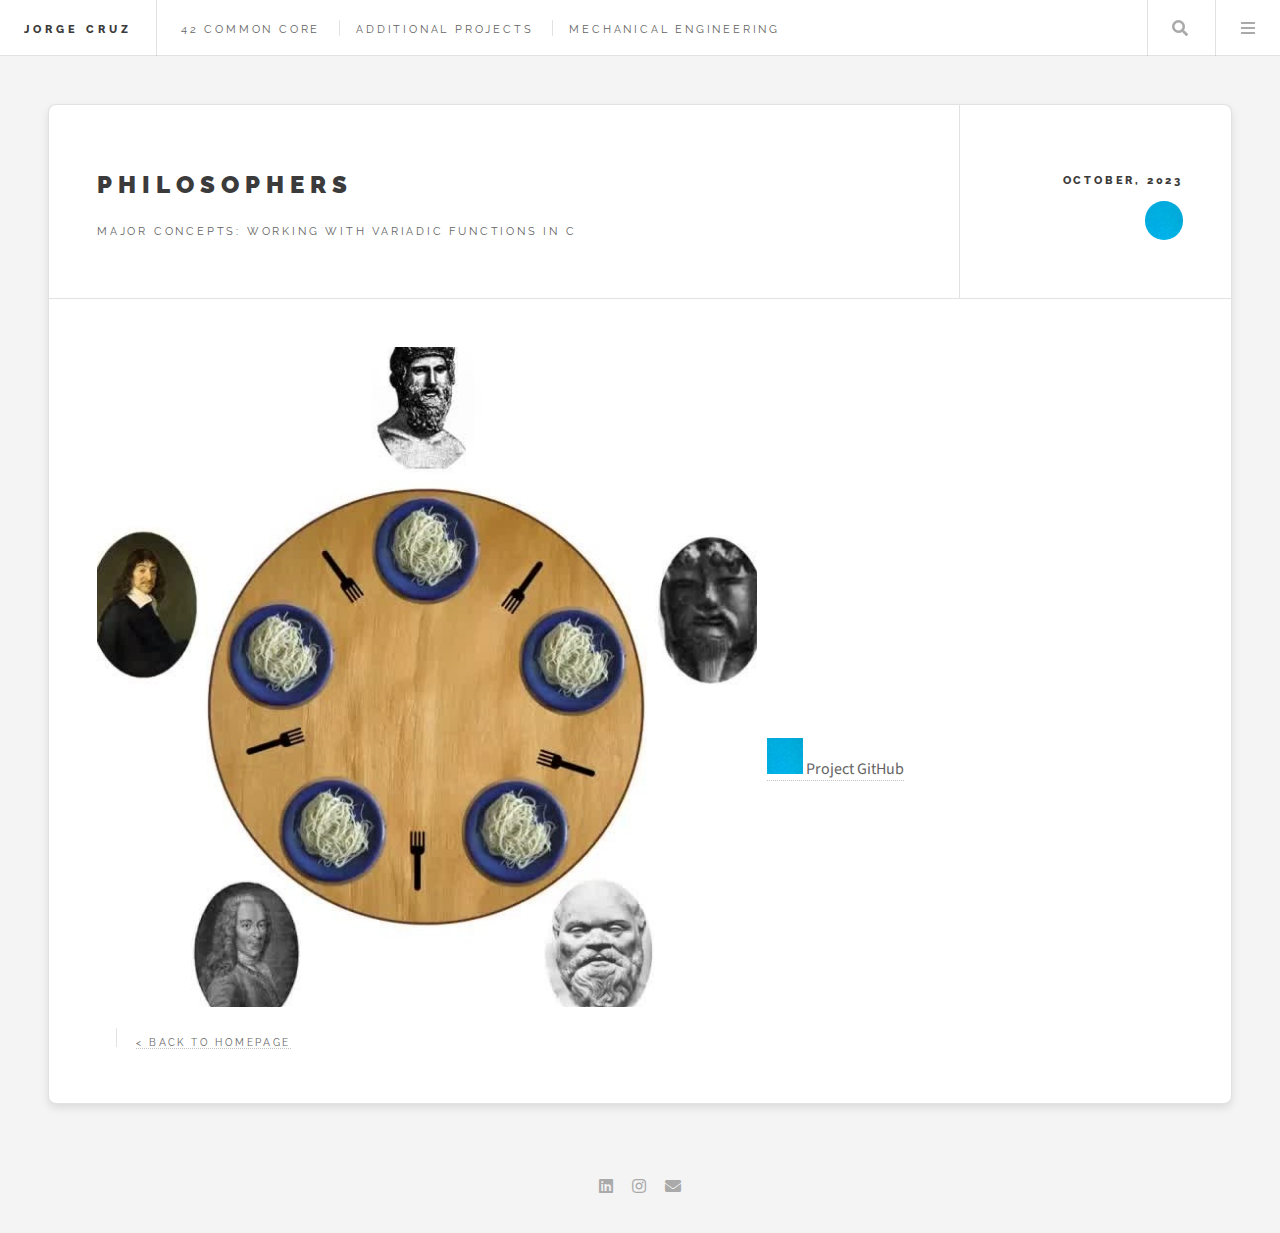
==== 42ftprintf.html @ a71a9102 "all" ====
<!DOCTYPE HTML>
<html>
	<head>
		<title>Jorge Cruz Portfolio</title>
		<meta charset="utf-8" />
		<meta name="viewport" content="width=device-width, initial-scale=1, user-scalable=no" />
		<link rel="stylesheet" href="assets/css/main.css" />
	</head>
	<body class="single is-preload">

		<!-- Wrapper -->
			<div id="wrapper">

				<!-- Header -->
					<header id="header">
						<h1><a href="index.html">Jorge Cruz</a></h1>
						<nav class="links">
							<ul>
								<li><a href="middle-42.html">42 Common Core</a></li>
								<li><a href="middle-side.html">Additional Projects</a></li>
								<li><a href="middle-mec.html">Mechanical Engineering</a></li>
							</ul>
						</nav>
						<nav class="main">
							<ul>
								<li class="search">
									<a class="fa-search" href="#search">Search</a>
									<form id="search" method="get" action="#">
										<input type="text" name="query" placeholder="Search" />
									</form>
								</li>
								<li class="menu">
									<a class="fa-bars" href="#menu">Menu</a>
								</li>
							</ul>
						</nav>
					</header>

						<!-- Post -->
							<article class="post">
								<header>
									<div class="title">
										<h2><a href="https://github.com/mjorgecruz/42_ft_printf">Philosophers</a></h2>
										<p>Major concepts: working with variadic functions in C</p>
									</div>
									<div class="meta">
										<time class="published" datetime="2015-11-01">October, 2023</time>
										<a href="#" class="author"><img src="images/avatar-blue.jpg" alt="" /></a>
									</div>
								</header>
								<div class="side-by-side">		
									<div class="image featured">
										<img src="images/Dining_Philosophers.jpg" alt="" />
									</div>
									<div>
										<p></br></br></br></br></br></br></p>
										<p><a href="https://github.com/mjorgecruz/42_ft_printf"><img src="images/avatar-blue.jpg" /> Project GitHub</a></p>
									</div>
								</div>
									<footer>
										<ul class="stats">
											<p></p>
											<li><a href="index.html"> </br> < Back to homepage </a></li>
										</ul>
									</footer>
							</article>
					</div>

				<!-- Footer -->
					<section id="footer">
						<ul class="icons">
							<li><a href="#" class="icon brands fa-linkedin"><span class="label">LinkedIn</span></a></li>
							<li><a href="#" class="icon brands fa-instagram"><span class="label">Instagram</span></a></li>
							<li><a href="#" class="icon solid fa-envelope"><span class="label">Email</span></a></li>
						</ul>
					</section>

			</div>

		<!-- Scripts -->
			<script src="assets/js/jquery.min.js"></script>
			<script src="assets/js/browser.min.js"></script>
			<script src="assets/js/breakpoints.min.js"></script>
			<script src="assets/js/util.js"></script>
			<script src="assets/js/main.js"></script>

	</body>
</html>
---- assets/css/main.css ----
@import url(fontawesome-all.min.css);
@import url("https://fonts.googleapis.com/css?family=Source+Sans+Pro:400,700|Raleway:400,800,900");

/*
	Future Imperfect by HTML5 UP
	html5up.net | @ajlkn
	Free for personal and commercial use under the CCA 3.0 license (html5up.net/license)
*/

html, body, div, span, applet, object,
iframe, h1, h2, h3, h4, h5, h6, p, blockquote,
pre, a, abbr, acronym, address, big, cite,
code, del, dfn, em, img, ins, kbd, q, s, samp,
small, strike, strong, sub, sup, tt, var, b,
u, i, center, dl, dt, dd, ol, ul, li, fieldset,
form, label, legend, table, caption, tbody,
tfoot, thead, tr, th, td, article, aside,
canvas, details, embed, figure, figcaption,
footer, header, hgroup, menu, nav, output, ruby,
section, summary, time, mark, audio, video {
	margin: 0;
	padding: 0;
	border: 0;
	font-size: 100%;
	font: inherit;
	vertical-align: baseline;}

article, aside, details, figcaption, figure,
footer, header, hgroup, menu, nav, section {
	display: block;}

body {
	line-height: 1;
}

ol, ul {
	list-style: none;
}

blockquote, q {
	quotes: none;
}

	blockquote:before, blockquote:after, q:before, q:after {
		content: '';
		content: none;
	}

table {
	border-collapse: collapse;
	border-spacing: 0;
}

body {
	-webkit-text-size-adjust: none;
}

mark {
	background-color: transparent;
	color: inherit;
}

input::-moz-focus-inner {
	border: 0;
	padding: 0;
}

input, select, textarea {
	-moz-appearance: none;
	-webkit-appearance: none;
	-ms-appearance: none;
	appearance: none;
}
/* ADDED */


.side-by-side {
    display: flex;
    align-items: center;  /* Aligns text and image vertically centered */
    gap: 10px;  /* Reduce the gap between the image and text */
}

.side-by-side div {
    flex-grow: 1;  /* Let the text container take up the remaining space */
    max-width: calc(100% - 220px); /* Subtract image width + gap to limit text width */
}

.side-by-side .image {
    display: block;
	flex-shrink: 0; /* Prevent the image from shrinking */
}

.side-by-side p {
    flex-grow: 1; /* Allow the text to take up remaining space */
}

.side-by-side .image img {
    width: 100% !important; /* Adjust this value to control the width */
    height: auto !important; /* This ensures the height scales proportionally */
}

.side-by-side .image.featured {
    width: 35%;  /* Ensure the image only takes its natural width */
    margin: 0;  /* Remove any unwanted margins */
    padding: 0; /* Remove padding that might be causing spacing issues */
}

.side-to-side {
    display: flex;
    flex-wrap: wrap; /* Allows wrapping on smaller screens */
    gap: 10px; /* Space between cards */
    justify-content: space-between; /* Ensure space between cards */
}

/* Card Styling */
.card {
    flex: 1 1 calc(33.333% - 20px);
	display: flex;
	flex-direction: column;  /* Stack elements vertically */
    justify-content: flex-start;/* Each card takes up 1/3 of the width minus gap */
    max-width: calc(33.333% - 20px); /* Ensure it never exceeds 1/3 */
    background: white;
    padding: .4em;
    border-radius: 6px;
    box-shadow: 0 4px 8px rgba(0, 0, 0, 0.1);
    padding-bottom: 20px;
    box-sizing: border-box; /* Ensure padding and width are calculated correctly */
}
  
  .card-image {
	background-color: rgb(236, 236, 236);
	width: 100%;
	height: 200px;
	border-radius: 6px 6px 0 0;
  }

  .card-image img {
    position: absolute;
    top: 0;
    left: 0;
    width: 100%;
    height: 100%;
    object-fit: cover; /* Ensures the image fills the square without distortion */
    transition: transform 0.2s ease-in-out; /* Smooth transition for hover effect */
	}
  
  .card-image:hover {
	transform: scale(0.98);
  }
  
  .category {
	text-transform: uppercase;
	font-size: 0.7em;
	font-weight: 600;
	color: rgb(63, 121, 230);
	padding: 10px 7px 0;
  }
  
  .category:hover {
	cursor: pointer;
  }
  
  .heading {
	color: #3c3b3b;
	font-family: "Raleway", Helvetica, sans-serif;
	font-size: 12pt;
	font-weight: 600;
	padding: 7px;
  }

  .text {
	color: #646464;
	font-family: "Source Sans Pro", Helvetica, sans-serif;
	font-size: 12pt;
	font-weight: 400;
	line-height: 1.5;
	padding: 7px;
  }
  
  .heading:hover {
	cursor: pointer;
  }
  
  .author {
	color: gray;
	font-weight: 400;
	font-size: 11px;
	margin-top: auto;
	padding-bottom: 20px; 
  }
  
  .name {
	font-weight: 600;
  }
  
  .name:hover {
	cursor: pointer;
  }

/* Basic */

	@-ms-viewport {
		width: device-width;
	}

	body {
		-ms-overflow-style: scrollbar;
	}

	@media screen and (max-width: 480px) {

		html, body {
			min-width: 320px;
		}

	}

	html {
		box-sizing: border-box;
	}

	*, *:before, *:after {
		box-sizing: inherit;
	}

	body {
		background: #f4f4f4;
	}

		body.is-preload *, body.is-preload *:before, body.is-preload *:after {
			-moz-animation: none !important;
			-webkit-animation: none !important;
			-ms-animation: none !important;
			animation: none !important;
			-moz-transition: none !important;
			-webkit-transition: none !important;
			-ms-transition: none !important;
			transition: none !important;
		}

/* Type */

	body, input, select, textarea {
		color: #646464;
		font-family: "Source Sans Pro", Helvetica, sans-serif;
		font-size: 14pt;
		font-weight: 400;
		line-height: 1.75;
	}

		@media screen and (max-width: 1680px) {

			body, input, select, textarea {
				font-size: 12pt;
			}

		}

		@media screen and (max-width: 1280px) {

			body, input, select, textarea {
				font-size: 12pt;
			}

		}

		@media screen and (max-width: 980px) {

			body, input, select, textarea {
				font-size: 12pt;
			}

		}

		@media screen and (max-width: 736px) {

			body, input, select, textarea {
				font-size: 12pt;
			}

		}

		@media screen and (max-width: 480px) {

			body, input, select, textarea {
				font-size: 12pt;
			}

		}

	a {
		-moz-transition: color 0.2s ease, border-bottom-color 0.2s ease;
		-webkit-transition: color 0.2s ease, border-bottom-color 0.2s ease;
		-ms-transition: color 0.2s ease, border-bottom-color 0.2s ease;
		transition: color 0.2s ease, border-bottom-color 0.2s ease;
		border-bottom: dotted 1px rgba(160, 160, 160, 0.65);
		color: inherit;
		text-decoration: none;
	}

		a:before {
			-moz-transition: color 0.2s ease;
			-webkit-transition: color 0.2s ease;
			-ms-transition: color 0.2s ease;
			transition: color 0.2s ease;
		}

		a:hover {
			border-bottom-color: transparent;
			color: #2ebaae !important;
		}

			a:hover:before {
				color: #2ebaae !important;
			}

	strong, b {
		color: #3c3b3b;
		font-weight: 700;
	}

	em, i {
		font-style: italic;
	}

	p {
		margin: 0 0 2em 0;
		margin-bottom: 20px;
	}

	h1, h2, h3, h4, h5, h6 {
		color: #3c3b3b;
		font-family: "Raleway", Helvetica, sans-serif;
		font-weight: 800;
		letter-spacing: 0.25em;
		line-height: 1.65;
		margin: 0 0 1em 0;
		text-transform: uppercase;
	}

		h1 a, h2 a, h3 a, h4 a, h5 a, h6 a {
			color: inherit;
			border-bottom: 0;
		}

	h2 {
		font-size: 1.1em;
	}

	h3 {
		font-size: 0.9em;
	}

	h4 {
		font-size: 0.7em;
	}

	h5 {
		font-size: 0.7em;
	}

	h6 {
		font-size: 0.7em;
	}

	sub {
		font-size: 0.8em;
		position: relative;
		top: 0.5em;
	}

	sup {
		font-size: 0.8em;
		position: relative;
		top: -0.5em;
	}

	blockquote {
		border-left: solid 4px rgba(160, 160, 160, 0.3);
		font-style: italic;
		margin: 0 0 2em 0;
		padding: 0.5em 0 0.5em 2em;
	}

	code {
		background: rgba(160, 160, 160, 0.075);
		border: solid 1px rgba(160, 160, 160, 0.3);
		font-family: "Courier New", monospace;
		font-size: 0.9em;
		margin: 0 0.25em;
		padding: 0.25em 0.65em;
	}

	pre {
		-webkit-overflow-scrolling: touch;
		font-family: "Courier New", monospace;
		font-size: 0.9em;
		margin: 0 0 2em 0;
	}

		pre code {
			display: block;
			line-height: 1.75em;
			padding: 1em 1.5em;
			overflow-x: auto;
		}

	hr {
		border: 0;
		border-bottom: solid 1px rgba(160, 160, 160, 0.3);
		margin: 2em 0;
	}

		hr.major {
			margin: 3em 0;
		}

	.align-left {
		text-align: left;
	}

	.align-center {
		text-align: center;
	}

	.align-right {
		text-align: right;
	}

/* Row */

	.row {
		display: flex;
		flex-wrap: wrap;
		box-sizing: border-box;
		align-items: stretch;
	}

		.row > * {
			box-sizing: border-box;
		}

		.row.gtr-uniform > * > :last-child {
			margin-bottom: 0;
		}

		.row.aln-left {
			justify-content: flex-start;
		}

		.row.aln-center {
			justify-content: center;
		}

		.row.aln-right {
			justify-content: flex-end;
		}

		.row.aln-top {
			align-items: flex-start;
		}

		.row.aln-middle {
			align-items: center;
		}

		.row.aln-bottom {
			align-items: flex-end;
		}

		.row > .imp {
			order: -1;
		}

		.row > .col-1 {
			width: 8.33333%;
		}

		.row > .off-1 {
			margin-left: 8.33333%;
		}

		.row > .col-2 {
			width: 16.66667%;
		}

		.row > .off-2 {
			margin-left: 16.66667%;
		}

		.row > .col-3 {
			width: 25%;
		}

		.row > .off-3 {
			margin-left: 25%;
		}

		.row > .col-4 {
			width: 33.33333%;
		}

		.row > .off-4 {
			margin-left: 33.33333%;
		}

		.row > .col-5 {
			width: 41.66667%;
		}

		.row > .off-5 {
			margin-left: 41.66667%;
		}

		.row > .col-6 {
			width: 50%;
		}

		.row > .off-6 {
			margin-left: 50%;
		}

		.row > .col-7 {
			width: 58.33333%;
		}

		.row > .off-7 {
			margin-left: 58.33333%;
		}

		.row > .col-8 {
			width: 66.66667%;
		}

		.row > .off-8 {
			margin-left: 66.66667%;
		}

		.row > .col-9 {
			width: 75%;
		}

		.row > .off-9 {
			margin-left: 75%;
		}

		.row > .col-10 {
			width: 83.33333%;
		}

		.row > .off-10 {
			margin-left: 83.33333%;
		}

		.row > .col-11 {
			width: 91.66667%;
		}

		.row > .off-11 {
			margin-left: 91.66667%;
		}

		.row > .col-12 {
			width: 100%;
		}

		.row > .off-12 {
			margin-left: 100%;
		}

		.row.gtr-0 {
			margin-top: 0;
			margin-left: 0em;
		}

			.row.gtr-0 > * {
				padding: 0 0 0 0em;
			}

			.row.gtr-0.gtr-uniform {
				margin-top: 0em;
			}

				.row.gtr-0.gtr-uniform > * {
					padding-top: 0em;
				}

		.row.gtr-25 {
			margin-top: 0;
			margin-left: -0.25em;
		}

			.row.gtr-25 > * {
				padding: 0 0 0 0.25em;
			}

			.row.gtr-25.gtr-uniform {
				margin-top: -0.25em;
			}

				.row.gtr-25.gtr-uniform > * {
					padding-top: 0.25em;
				}

		.row.gtr-50 {
			margin-top: 0;
			margin-left: -0.5em;
		}

			.row.gtr-50 > * {
				padding: 0 0 0 0.5em;
			}

			.row.gtr-50.gtr-uniform {
				margin-top: -0.5em;
			}

				.row.gtr-50.gtr-uniform > * {
					padding-top: 0.5em;
				}

		.row {
			margin-top: 0;
			margin-left: -1em;
		}

			.row > * {
				padding: 0 0 0 1em;
			}

			.row.gtr-uniform {
				margin-top: -1em;
			}

				.row.gtr-uniform > * {
					padding-top: 1em;
				}

		.row.gtr-150 {
			margin-top: 0;
			margin-left: -1.5em;
		}

			.row.gtr-150 > * {
				padding: 0 0 0 1.5em;
			}

			.row.gtr-150.gtr-uniform {
				margin-top: -1.5em;
			}

				.row.gtr-150.gtr-uniform > * {
					padding-top: 1.5em;
				}

		.row.gtr-200 {
			margin-top: 0;
			margin-left: -2em;
		}

			.row.gtr-200 > * {
				padding: 0 0 0 2em;
			}

			.row.gtr-200.gtr-uniform {
				margin-top: -2em;
			}

				.row.gtr-200.gtr-uniform > * {
					padding-top: 2em;
				}

		@media screen and (max-width: 1680px) {

			.row {
				display: flex;
				flex-wrap: wrap;
				box-sizing: border-box;
				align-items: stretch;
			}

				.row > * {
					box-sizing: border-box;
				}

				.row.gtr-uniform > * > :last-child {
					margin-bottom: 0;
				}

				.row.aln-left {
					justify-content: flex-start;
				}

				.row.aln-center {
					justify-content: center;
				}

				.row.aln-right {
					justify-content: flex-end;
				}

				.row.aln-top {
					align-items: flex-start;
				}

				.row.aln-middle {
					align-items: center;
				}

				.row.aln-bottom {
					align-items: flex-end;
				}

				.row > .imp-xlarge {
					order: -1;
				}

				.row > .col-1-xlarge {
					width: 8.33333%;
				}

				.row > .off-1-xlarge {
					margin-left: 8.33333%;
				}

				.row > .col-2-xlarge {
					width: 16.66667%;
				}

				.row > .off-2-xlarge {
					margin-left: 16.66667%;
				}

				.row > .col-3-xlarge {
					width: 25%;
				}

				.row > .off-3-xlarge {
					margin-left: 25%;
				}

				.row > .col-4-xlarge {
					width: 33.33333%;
				}

				.row > .off-4-xlarge {
					margin-left: 33.33333%;
				}

				.row > .col-5-xlarge {
					width: 41.66667%;
				}

				.row > .off-5-xlarge {
					margin-left: 41.66667%;
				}

				.row > .col-6-xlarge {
					width: 50%;
				}

				.row > .off-6-xlarge {
					margin-left: 50%;
				}

				.row > .col-7-xlarge {
					width: 58.33333%;
				}

				.row > .off-7-xlarge {
					margin-left: 58.33333%;
				}

				.row > .col-8-xlarge {
					width: 66.66667%;
				}

				.row > .off-8-xlarge {
					margin-left: 66.66667%;
				}

				.row > .col-9-xlarge {
					width: 75%;
				}

				.row > .off-9-xlarge {
					margin-left: 75%;
				}

				.row > .col-10-xlarge {
					width: 83.33333%;
				}

				.row > .off-10-xlarge {
					margin-left: 83.33333%;
				}

				.row > .col-11-xlarge {
					width: 91.66667%;
				}

				.row > .off-11-xlarge {
					margin-left: 91.66667%;
				}

				.row > .col-12-xlarge {
					width: 100%;
				}

				.row > .off-12-xlarge {
					margin-left: 100%;
				}

				.row.gtr-0 {
					margin-top: 0;
					margin-left: 0em;
				}

					.row.gtr-0 > * {
						padding: 0 0 0 0em;
					}

					.row.gtr-0.gtr-uniform {
						margin-top: 0em;
					}

						.row.gtr-0.gtr-uniform > * {
							padding-top: 0em;
						}

				.row.gtr-25 {
					margin-top: 0;
					margin-left: -0.25em;
				}

					.row.gtr-25 > * {
						padding: 0 0 0 0.25em;
					}

					.row.gtr-25.gtr-uniform {
						margin-top: -0.25em;
					}

						.row.gtr-25.gtr-uniform > * {
							padding-top: 0.25em;
						}

				.row.gtr-50 {
					margin-top: 0;
					margin-left: -0.5em;
				}

					.row.gtr-50 > * {
						padding: 0 0 0 0.5em;
					}

					.row.gtr-50.gtr-uniform {
						margin-top: -0.5em;
					}

						.row.gtr-50.gtr-uniform > * {
							padding-top: 0.5em;
						}

				.row {
					margin-top: 0;
					margin-left: -1em;
				}

					.row > * {
						padding: 0 0 0 1em;
					}

					.row.gtr-uniform {
						margin-top: -1em;
					}

						.row.gtr-uniform > * {
							padding-top: 1em;
						}

				.row.gtr-150 {
					margin-top: 0;
					margin-left: -1.5em;
				}

					.row.gtr-150 > * {
						padding: 0 0 0 1.5em;
					}

					.row.gtr-150.gtr-uniform {
						margin-top: -1.5em;
					}

						.row.gtr-150.gtr-uniform > * {
							padding-top: 1.5em;
						}

				.row.gtr-200 {
					margin-top: 0;
					margin-left: -2em;
				}

					.row.gtr-200 > * {
						padding: 0 0 0 2em;
					}

					.row.gtr-200.gtr-uniform {
						margin-top: -2em;
					}

						.row.gtr-200.gtr-uniform > * {
							padding-top: 2em;
						}

		}

		@media screen and (max-width: 1280px) {

			.row {
				display: flex;
				flex-wrap: wrap;
				box-sizing: border-box;
				align-items: stretch;
			}

				.row > * {
					box-sizing: border-box;
				}

				.row.gtr-uniform > * > :last-child {
					margin-bottom: 0;
				}

				.row.aln-left {
					justify-content: flex-start;
				}

				.row.aln-center {
					justify-content: center;
				}

				.row.aln-right {
					justify-content: flex-end;
				}

				.row.aln-top {
					align-items: flex-start;
				}

				.row.aln-middle {
					align-items: center;
				}

				.row.aln-bottom {
					align-items: flex-end;
				}

				.row > .imp-large {
					order: -1;
				}

				.row > .col-1-large {
					width: 8.33333%;
				}

				.row > .off-1-large {
					margin-left: 8.33333%;
				}

				.row > .col-2-large {
					width: 16.66667%;
				}

				.row > .off-2-large {
					margin-left: 16.66667%;
				}

				.row > .col-3-large {
					width: 25%;
				}

				.row > .off-3-large {
					margin-left: 25%;
				}

				.row > .col-4-large {
					width: 33.33333%;
				}

				.row > .off-4-large {
					margin-left: 33.33333%;
				}

				.row > .col-5-large {
					width: 41.66667%;
				}

				.row > .off-5-large {
					margin-left: 41.66667%;
				}

				.row > .col-6-large {
					width: 50%;
				}

				.row > .off-6-large {
					margin-left: 50%;
				}

				.row > .col-7-large {
					width: 58.33333%;
				}

				.row > .off-7-large {
					margin-left: 58.33333%;
				}

				.row > .col-8-large {
					width: 66.66667%;
				}

				.row > .off-8-large {
					margin-left: 66.66667%;
				}

				.row > .col-9-large {
					width: 75%;
				}

				.row > .off-9-large {
					margin-left: 75%;
				}

				.row > .col-10-large {
					width: 83.33333%;
				}

				.row > .off-10-large {
					margin-left: 83.33333%;
				}

				.row > .col-11-large {
					width: 91.66667%;
				}

				.row > .off-11-large {
					margin-left: 91.66667%;
				}

				.row > .col-12-large {
					width: 100%;
				}

				.row > .off-12-large {
					margin-left: 100%;
				}

				.row.gtr-0 {
					margin-top: 0;
					margin-left: 0em;
				}

					.row.gtr-0 > * {
						padding: 0 0 0 0em;
					}

					.row.gtr-0.gtr-uniform {
						margin-top: 0em;
					}

						.row.gtr-0.gtr-uniform > * {
							padding-top: 0em;
						}

				.row.gtr-25 {
					margin-top: 0;
					margin-left: -0.25em;
				}

					.row.gtr-25 > * {
						padding: 0 0 0 0.25em;
					}

					.row.gtr-25.gtr-uniform {
						margin-top: -0.25em;
					}

						.row.gtr-25.gtr-uniform > * {
							padding-top: 0.25em;
						}

				.row.gtr-50 {
					margin-top: 0;
					margin-left: -0.5em;
				}

					.row.gtr-50 > * {
						padding: 0 0 0 0.5em;
					}

					.row.gtr-50.gtr-uniform {
						margin-top: -0.5em;
					}

						.row.gtr-50.gtr-uniform > * {
							padding-top: 0.5em;
						}

				.row {
					margin-top: 0;
					margin-left: -1em;
				}

					.row > * {
						padding: 0 0 0 1em;
					}

					.row.gtr-uniform {
						margin-top: -1em;
					}

						.row.gtr-uniform > * {
							padding-top: 1em;
						}

				.row.gtr-150 {
					margin-top: 0;
					margin-left: -1.5em;
				}

					.row.gtr-150 > * {
						padding: 0 0 0 1.5em;
					}

					.row.gtr-150.gtr-uniform {
						margin-top: -1.5em;
					}

						.row.gtr-150.gtr-uniform > * {
							padding-top: 1.5em;
						}

				.row.gtr-200 {
					margin-top: 0;
					margin-left: -2em;
				}

					.row.gtr-200 > * {
						padding: 0 0 0 2em;
					}

					.row.gtr-200.gtr-uniform {
						margin-top: -2em;
					}

						.row.gtr-200.gtr-uniform > * {
							padding-top: 2em;
						}

		}

		@media screen and (max-width: 980px) {

			.row {
				display: flex;
				flex-wrap: wrap;
				box-sizing: border-box;
				align-items: stretch;
			}

				.row > * {
					box-sizing: border-box;
				}

				.row.gtr-uniform > * > :last-child {
					margin-bottom: 0;
				}

				.row.aln-left {
					justify-content: flex-start;
				}

				.row.aln-center {
					justify-content: center;
				}

				.row.aln-right {
					justify-content: flex-end;
				}

				.row.aln-top {
					align-items: flex-start;
				}

				.row.aln-middle {
					align-items: center;
				}

				.row.aln-bottom {
					align-items: flex-end;
				}

				.row > .imp-medium {
					order: -1;
				}

				.row > .col-1-medium {
					width: 8.33333%;
				}

				.row > .off-1-medium {
					margin-left: 8.33333%;
				}

				.row > .col-2-medium {
					width: 16.66667%;
				}

				.row > .off-2-medium {
					margin-left: 16.66667%;
				}

				.row > .col-3-medium {
					width: 25%;
				}

				.row > .off-3-medium {
					margin-left: 25%;
				}

				.row > .col-4-medium {
					width: 33.33333%;
				}

				.row > .off-4-medium {
					margin-left: 33.33333%;
				}

				.row > .col-5-medium {
					width: 41.66667%;
				}

				.row > .off-5-medium {
					margin-left: 41.66667%;
				}

				.row > .col-6-medium {
					width: 50%;
				}

				.row > .off-6-medium {
					margin-left: 50%;
				}

				.row > .col-7-medium {
					width: 58.33333%;
				}

				.row > .off-7-medium {
					margin-left: 58.33333%;
				}

				.row > .col-8-medium {
					width: 66.66667%;
				}

				.row > .off-8-medium {
					margin-left: 66.66667%;
				}

				.row > .col-9-medium {
					width: 75%;
				}

				.row > .off-9-medium {
					margin-left: 75%;
				}

				.row > .col-10-medium {
					width: 83.33333%;
				}

				.row > .off-10-medium {
					margin-left: 83.33333%;
				}

				.row > .col-11-medium {
					width: 91.66667%;
				}

				.row > .off-11-medium {
					margin-left: 91.66667%;
				}

				.row > .col-12-medium {
					width: 100%;
				}

				.row > .off-12-medium {
					margin-left: 100%;
				}

				.row.gtr-0 {
					margin-top: 0;
					margin-left: 0em;
				}

					.row.gtr-0 > * {
						padding: 0 0 0 0em;
					}

					.row.gtr-0.gtr-uniform {
						margin-top: 0em;
					}

						.row.gtr-0.gtr-uniform > * {
							padding-top: 0em;
						}

				.row.gtr-25 {
					margin-top: 0;
					margin-left: -0.25em;
				}

					.row.gtr-25 > * {
						padding: 0 0 0 0.25em;
					}

					.row.gtr-25.gtr-uniform {
						margin-top: -0.25em;
					}

						.row.gtr-25.gtr-uniform > * {
							padding-top: 0.25em;
						}

				.row.gtr-50 {
					margin-top: 0;
					margin-left: -0.5em;
				}

					.row.gtr-50 > * {
						padding: 0 0 0 0.5em;
					}

					.row.gtr-50.gtr-uniform {
						margin-top: -0.5em;
					}

						.row.gtr-50.gtr-uniform > * {
							padding-top: 0.5em;
						}

				.row {
					margin-top: 0;
					margin-left: -1em;
				}

					.row > * {
						padding: 0 0 0 1em;
					}

					.row.gtr-uniform {
						margin-top: -1em;
					}

						.row.gtr-uniform > * {
							padding-top: 1em;
						}

				.row.gtr-150 {
					margin-top: 0;
					margin-left: -1.5em;
				}

					.row.gtr-150 > * {
						padding: 0 0 0 1.5em;
					}

					.row.gtr-150.gtr-uniform {
						margin-top: -1.5em;
					}

						.row.gtr-150.gtr-uniform > * {
							padding-top: 1.5em;
						}

				.row.gtr-200 {
					margin-top: 0;
					margin-left: -2em;
				}

					.row.gtr-200 > * {
						padding: 0 0 0 2em;
					}

					.row.gtr-200.gtr-uniform {
						margin-top: -2em;
					}

						.row.gtr-200.gtr-uniform > * {
							padding-top: 2em;
						}

		}

		@media screen and (max-width: 736px) {

			.row {
				display: flex;
				flex-wrap: wrap;
				box-sizing: border-box;
				align-items: stretch;
			}

				.row > * {
					box-sizing: border-box;
				}

				.row.gtr-uniform > * > :last-child {
					margin-bottom: 0;
				}

				.row.aln-left {
					justify-content: flex-start;
				}

				.row.aln-center {
					justify-content: center;
				}

				.row.aln-right {
					justify-content: flex-end;
				}

				.row.aln-top {
					align-items: flex-start;
				}

				.row.aln-middle {
					align-items: center;
				}

				.row.aln-bottom {
					align-items: flex-end;
				}

				.row > .imp-small {
					order: -1;
				}

				.row > .col-1-small {
					width: 8.33333%;
				}

				.row > .off-1-small {
					margin-left: 8.33333%;
				}

				.row > .col-2-small {
					width: 16.66667%;
				}

				.row > .off-2-small {
					margin-left: 16.66667%;
				}

				.row > .col-3-small {
					width: 25%;
				}

				.row > .off-3-small {
					margin-left: 25%;
				}

				.row > .col-4-small {
					width: 33.33333%;
				}

				.row > .off-4-small {
					margin-left: 33.33333%;
				}

				.row > .col-5-small {
					width: 41.66667%;
				}

				.row > .off-5-small {
					margin-left: 41.66667%;
				}

				.row > .col-6-small {
					width: 50%;
				}

				.row > .off-6-small {
					margin-left: 50%;
				}

				.row > .col-7-small {
					width: 58.33333%;
				}

				.row > .off-7-small {
					margin-left: 58.33333%;
				}

				.row > .col-8-small {
					width: 66.66667%;
				}

				.row > .off-8-small {
					margin-left: 66.66667%;
				}

				.row > .col-9-small {
					width: 75%;
				}

				.row > .off-9-small {
					margin-left: 75%;
				}

				.row > .col-10-small {
					width: 83.33333%;
				}

				.row > .off-10-small {
					margin-left: 83.33333%;
				}

				.row > .col-11-small {
					width: 91.66667%;
				}

				.row > .off-11-small {
					margin-left: 91.66667%;
				}

				.row > .col-12-small {
					width: 100%;
				}

				.row > .off-12-small {
					margin-left: 100%;
				}

				.row.gtr-0 {
					margin-top: 0;
					margin-left: 0em;
				}

					.row.gtr-0 > * {
						padding: 0 0 0 0em;
					}

					.row.gtr-0.gtr-uniform {
						margin-top: 0em;
					}

						.row.gtr-0.gtr-uniform > * {
							padding-top: 0em;
						}

				.row.gtr-25 {
					margin-top: 0;
					margin-left: -0.25em;
				}

					.row.gtr-25 > * {
						padding: 0 0 0 0.25em;
					}

					.row.gtr-25.gtr-uniform {
						margin-top: -0.25em;
					}

						.row.gtr-25.gtr-uniform > * {
							padding-top: 0.25em;
						}

				.row.gtr-50 {
					margin-top: 0;
					margin-left: -0.5em;
				}

					.row.gtr-50 > * {
						padding: 0 0 0 0.5em;
					}

					.row.gtr-50.gtr-uniform {
						margin-top: -0.5em;
					}

						.row.gtr-50.gtr-uniform > * {
							padding-top: 0.5em;
						}

				.row {
					margin-top: 0;
					margin-left: -1em;
				}

					.row > * {
						padding: 0 0 0 1em;
					}

					.row.gtr-uniform {
						margin-top: -1em;
					}

						.row.gtr-uniform > * {
							padding-top: 1em;
						}

				.row.gtr-150 {
					margin-top: 0;
					margin-left: -1.5em;
				}

					.row.gtr-150 > * {
						padding: 0 0 0 1.5em;
					}

					.row.gtr-150.gtr-uniform {
						margin-top: -1.5em;
					}

						.row.gtr-150.gtr-uniform > * {
							padding-top: 1.5em;
						}

				.row.gtr-200 {
					margin-top: 0;
					margin-left: -2em;
				}

					.row.gtr-200 > * {
						padding: 0 0 0 2em;
					}

					.row.gtr-200.gtr-uniform {
						margin-top: -2em;
					}

						.row.gtr-200.gtr-uniform > * {
							padding-top: 2em;
						}

		}

		@media screen and (max-width: 480px) {

			.row {
				display: flex;
				flex-wrap: wrap;
				box-sizing: border-box;
				align-items: stretch;
			}

				.row > * {
					box-sizing: border-box;
				}

				.row.gtr-uniform > * > :last-child {
					margin-bottom: 0;
				}

				.row.aln-left {
					justify-content: flex-start;
				}

				.row.aln-center {
					justify-content: center;
				}

				.row.aln-right {
					justify-content: flex-end;
				}

				.row.aln-top {
					align-items: flex-start;
				}

				.row.aln-middle {
					align-items: center;
				}

				.row.aln-bottom {
					align-items: flex-end;
				}

				.row > .imp-xsmall {
					order: -1;
				}

				.row > .col-1-xsmall {
					width: 8.33333%;
				}

				.row > .off-1-xsmall {
					margin-left: 8.33333%;
				}

				.row > .col-2-xsmall {
					width: 16.66667%;
				}

				.row > .off-2-xsmall {
					margin-left: 16.66667%;
				}

				.row > .col-3-xsmall {
					width: 25%;
				}

				.row > .off-3-xsmall {
					margin-left: 25%;
				}

				.row > .col-4-xsmall {
					width: 33.33333%;
				}

				.row > .off-4-xsmall {
					margin-left: 33.33333%;
				}

				.row > .col-5-xsmall {
					width: 41.66667%;
				}

				.row > .off-5-xsmall {
					margin-left: 41.66667%;
				}

				.row > .col-6-xsmall {
					width: 50%;
				}

				.row > .off-6-xsmall {
					margin-left: 50%;
				}

				.row > .col-7-xsmall {
					width: 58.33333%;
				}

				.row > .off-7-xsmall {
					margin-left: 58.33333%;
				}

				.row > .col-8-xsmall {
					width: 66.66667%;
				}

				.row > .off-8-xsmall {
					margin-left: 66.66667%;
				}

				.row > .col-9-xsmall {
					width: 75%;
				}

				.row > .off-9-xsmall {
					margin-left: 75%;
				}

				.row > .col-10-xsmall {
					width: 83.33333%;
				}

				.row > .off-10-xsmall {
					margin-left: 83.33333%;
				}

				.row > .col-11-xsmall {
					width: 91.66667%;
				}

				.row > .off-11-xsmall {
					margin-left: 91.66667%;
				}

				.row > .col-12-xsmall {
					width: 100%;
				}

				.row > .off-12-xsmall {
					margin-left: 100%;
				}

				.row.gtr-0 {
					margin-top: 0;
					margin-left: 0em;
				}

					.row.gtr-0 > * {
						padding: 0 0 0 0em;
					}

					.row.gtr-0.gtr-uniform {
						margin-top: 0em;
					}

						.row.gtr-0.gtr-uniform > * {
							padding-top: 0em;
						}

				.row.gtr-25 {
					margin-top: 0;
					margin-left: -0.25em;
				}

					.row.gtr-25 > * {
						padding: 0 0 0 0.25em;
					}

					.row.gtr-25.gtr-uniform {
						margin-top: -0.25em;
					}

						.row.gtr-25.gtr-uniform > * {
							padding-top: 0.25em;
						}

				.row.gtr-50 {
					margin-top: 0;
					margin-left: -0.5em;
				}

					.row.gtr-50 > * {
						padding: 0 0 0 0.5em;
					}

					.row.gtr-50.gtr-uniform {
						margin-top: -0.5em;
					}

						.row.gtr-50.gtr-uniform > * {
							padding-top: 0.5em;
						}

				.row {
					margin-top: 0;
					margin-left: -1em;
				}

					.row > * {
						padding: 0 0 0 1em;
					}

					.row.gtr-uniform {
						margin-top: -1em;
					}

						.row.gtr-uniform > * {
							padding-top: 1em;
						}

				.row.gtr-150 {
					margin-top: 0;
					margin-left: -1.5em;
				}

					.row.gtr-150 > * {
						padding: 0 0 0 1.5em;
					}

					.row.gtr-150.gtr-uniform {
						margin-top: -1.5em;
					}

						.row.gtr-150.gtr-uniform > * {
							padding-top: 1.5em;
						}

				.row.gtr-200 {
					margin-top: 0;
					margin-left: -2em;
				}

					.row.gtr-200 > * {
						padding: 0 0 0 2em;
					}

					.row.gtr-200.gtr-uniform {
						margin-top: -2em;
					}

						.row.gtr-200.gtr-uniform > * {
							padding-top: 2em;
						}

		}

/* Author */

	.author {
		display: -moz-flex;
		display: -webkit-flex;
		display: -ms-flex;
		display: flex;
		-moz-flex-direction: row;
		-webkit-flex-direction: row;
		-ms-flex-direction: row;
		flex-direction: row;
		-moz-align-items: center;
		-webkit-align-items: center;
		-ms-align-items: center;
		align-items: center;
		-moz-justify-content: -moz-flex-end;
		-webkit-justify-content: -webkit-flex-end;
		-ms-justify-content: -ms-flex-end;
		justify-content: flex-end;
		border-bottom: 0;
		font-family: "Raleway", Helvetica, sans-serif;
		font-size: 0.6em;
		font-weight: 400;
		letter-spacing: 0.25em;
		text-transform: uppercase;
		white-space: nowrap;
	}

		.author .name {
			-moz-transition: border-bottom-color 0.2s ease;
			-webkit-transition: border-bottom-color 0.2s ease;
			-ms-transition: border-bottom-color 0.2s ease;
			transition: border-bottom-color 0.2s ease;
			border-bottom: dotted 1px rgba(160, 160, 160, 0.65);
			display: block;
			margin: 0 1.5em 0 0;
		}

		.author img {
			border-radius: 100%;
			display: block;
			width: 4em;
		}

		.author:hover .name {
			border-bottom-color: transparent;
		}

/* Blurb */

	.blurb h2 {
		font-size: 0.8em;
		margin: 0 0 1.5em 0;
	}

	.blurb h3 {
		font-size: 0.7em;
	}

	.blurb p {
		font-size: 0.9em;
	}

/* Box */

	.box {
		border: solid 1px rgba(160, 160, 160, 0.3);
		margin-bottom: 2em;
		padding: 1.5em;
	}

		.box > :last-child,
		.box > :last-child > :last-child,
		.box > :last-child > :last-child > :last-child {
			margin-bottom: 0;
		}

		.box.alt {
			border: 0;
			border-radius: 0;
			padding: 0;
		}

/* Button */

	input[type="submit"],
	input[type="reset"],
	input[type="button"],
	button,
	.button {
		-moz-appearance: none;
		-webkit-appearance: none;
		-ms-appearance: none;
		appearance: none;
		-moz-transition: background-color 0.2s ease, box-shadow 0.2s ease, color 0.2s ease;
		-webkit-transition: background-color 0.2s ease, box-shadow 0.2s ease, color 0.2s ease;
		-ms-transition: background-color 0.2s ease, box-shadow 0.2s ease, color 0.2s ease;
		transition: background-color 0.2s ease, box-shadow 0.2s ease, color 0.2s ease;
		background-color: transparent;
		border: 0;
		box-shadow: inset 0 0 0 1px rgba(160, 160, 160, 0.3);
		color: #3c3b3b !important;
		cursor: pointer;
		display: inline-block;
		font-family: "Raleway", Helvetica, sans-serif;
		font-size: 0.6em;
		font-weight: 800;
		height: 4.8125em;
		letter-spacing: 0.25em;
		line-height: 4.8125em;
		padding: 0 2.5em;
		text-align: center;
		text-decoration: none;
		text-transform: uppercase;
		white-space: nowrap;
	}

		input[type="submit"]:hover,
		input[type="reset"]:hover,
		input[type="button"]:hover,
		button:hover,
		.button:hover {
			box-shadow: inset 0 0 0 1px #2ebaae;
			color: #2ebaae !important;
		}

			input[type="submit"]:hover:active,
			input[type="reset"]:hover:active,
			input[type="button"]:hover:active,
			button:hover:active,
			.button:hover:active {
				background-color: rgba(46, 186, 174, 0.05);
			}

		input[type="submit"]:before, input[type="submit"]:after,
		input[type="reset"]:before,
		input[type="reset"]:after,
		input[type="button"]:before,
		input[type="button"]:after,
		button:before,
		button:after,
		.button:before,
		.button:after {
			color: #aaaaaa;
			position: relative;
		}

		input[type="submit"]:before,
		input[type="reset"]:before,
		input[type="button"]:before,
		button:before,
		.button:before {
			left: -1em;
			padding: 0 0 0 0.75em;
		}

		input[type="submit"]:after,
		input[type="reset"]:after,
		input[type="button"]:after,
		button:after,
		.button:after {
			left: 1em;
			padding: 0 0.75em 0 0;
		}

		input[type="submit"].fit,
		input[type="reset"].fit,
		input[type="button"].fit,
		button.fit,
		.button.fit {
			width: 100%;
		}

		input[type="submit"].large,
		input[type="reset"].large,
		input[type="button"].large,
		button.large,
		.button.large {
			font-size: 0.7em;
			padding: 0 3em;
		}

		input[type="submit"].small,
		input[type="reset"].small,
		input[type="button"].small,
		button.small,
		.button.small {
			font-size: 0.5em;
		}

		input[type="submit"].disabled, input[type="submit"]:disabled,
		input[type="reset"].disabled,
		input[type="reset"]:disabled,
		input[type="button"].disabled,
		input[type="button"]:disabled,
		button.disabled,
		button:disabled,
		.button.disabled,
		.button:disabled {
			pointer-events: none;
			color: rgba(160, 160, 160, 0.3) !important;
		}

			input[type="submit"].disabled:before, input[type="submit"]:disabled:before,
			input[type="reset"].disabled:before,
			input[type="reset"]:disabled:before,
			input[type="button"].disabled:before,
			input[type="button"]:disabled:before,
			button.disabled:before,
			button:disabled:before,
			.button.disabled:before,
			.button:disabled:before {
				color: rgba(160, 160, 160, 0.3) !important;
			}

/* Form */

	form {
		margin: 0 0 2em 0;
	}

		form.search {
			text-decoration: none;
			position: relative;
		}

			form.search:before {
				-moz-osx-font-smoothing: grayscale;
				-webkit-font-smoothing: antialiased;
				display: inline-block;
				font-style: normal;
				font-variant: normal;
				text-rendering: auto;
				line-height: 1;
				text-transform: none !important;
				font-family: 'Font Awesome 5 Free';
				font-weight: 900;
			}

			form.search:before {
				color: #aaaaaa;
				content: '\f002';
				display: block;
				height: 2.75em;
				left: 0;
				line-height: 2.75em;
				position: absolute;
				text-align: center;
				top: 0;
				width: 2.5em;
			}

			form.search > input:first-child {
				padding-left: 2.5em;
			}

	label {
		color: #3c3b3b;
		display: block;
		font-size: 0.9em;
		font-weight: 700;
		margin: 0 0 1em 0;
	}

	input[type="text"],
	input[type="password"],
	input[type="email"],
	input[type="tel"],
	select,
	textarea {
		-moz-appearance: none;
		-webkit-appearance: none;
		-ms-appearance: none;
		appearance: none;
		background: rgba(160, 160, 160, 0.075);
		border: none;
		border: solid 1px rgba(160, 160, 160, 0.3);
		border-radius: 0;
		color: inherit;
		display: block;
		outline: 0;
		padding: 0 1em;
		text-decoration: none;
		width: 100%;
	}

		input[type="text"]:invalid,
		input[type="password"]:invalid,
		input[type="email"]:invalid,
		input[type="tel"]:invalid,
		select:invalid,
		textarea:invalid {
			box-shadow: none;
		}

		input[type="text"]:focus,
		input[type="password"]:focus,
		input[type="email"]:focus,
		input[type="tel"]:focus,
		select:focus,
		textarea:focus {
			border-color: #2ebaae;
			box-shadow: inset 0 0 0 1px #2ebaae;
		}

	.select-wrapper {
		text-decoration: none;
		display: block;
		position: relative;
	}

		.select-wrapper:before {
			-moz-osx-font-smoothing: grayscale;
			-webkit-font-smoothing: antialiased;
			display: inline-block;
			font-style: normal;
			font-variant: normal;
			text-rendering: auto;
			line-height: 1;
			text-transform: none !important;
			font-family: 'Font Awesome 5 Free';
			font-weight: 900;
		}

		.select-wrapper:before {
			color: rgba(160, 160, 160, 0.3);
			content: '\f078';
			display: block;
			height: 2.75em;
			line-height: 2.75em;
			pointer-events: none;
			position: absolute;
			right: 0;
			text-align: center;
			top: 0;
			width: 2.75em;
		}

		.select-wrapper select::-ms-expand {
			display: none;
		}

	select {
		background-image: url("data:image/svg+xml;charset=utf8,%3Csvg xmlns='http://www.w3.org/2000/svg' width='40' height='40' preserveAspectRatio='none' viewBox='0 0 40 40'%3E%3Cpath d='M9.4,12.3l10.4,10.4l10.4-10.4c0.2-0.2,0.5-0.4,0.9-0.4c0.3,0,0.6,0.1,0.9,0.4l3.3,3.3c0.2,0.2,0.4,0.5,0.4,0.9 c0,0.4-0.1,0.6-0.4,0.9L20.7,31.9c-0.2,0.2-0.5,0.4-0.9,0.4c-0.3,0-0.6-0.1-0.9-0.4L4.3,17.3c-0.2-0.2-0.4-0.5-0.4-0.9 c0-0.4,0.1-0.6,0.4-0.9l3.3-3.3c0.2-0.2,0.5-0.4,0.9-0.4S9.1,12.1,9.4,12.3z' fill='rgba(160, 160, 160, 0.3)' /%3E%3C/svg%3E");
		background-size: 1.25rem;
		background-repeat: no-repeat;
		background-position: calc(100% - 1rem) center;
		height: 2.75em;
		padding-right: 2.75em;
		text-overflow: ellipsis;
	}

		select option {
			color: #3c3b3b;
			background: #ffffff;
		}

		select:focus::-ms-value {
			background-color: transparent;
		}

		select::-ms-expand {
			display: none;
		}

	input[type="text"],
	input[type="password"],
	input[type="email"],
	select {
		height: 2.75em;
	}

	textarea {
		padding: 0.75em 1em;
	}

	input[type="checkbox"],
	input[type="radio"] {
		-moz-appearance: none;
		-webkit-appearance: none;
		-ms-appearance: none;
		appearance: none;
		display: block;
		float: left;
		margin-right: -2em;
		opacity: 0;
		width: 1em;
		z-index: -1;
	}

		input[type="checkbox"] + label,
		input[type="radio"] + label {
			text-decoration: none;
			color: #646464;
			cursor: pointer;
			display: inline-block;
			font-size: 1em;
			font-weight: 400;
			padding-left: 2.4em;
			padding-right: 0.75em;
			position: relative;
		}

			input[type="checkbox"] + label:before,
			input[type="radio"] + label:before {
				-moz-osx-font-smoothing: grayscale;
				-webkit-font-smoothing: antialiased;
				display: inline-block;
				font-style: normal;
				font-variant: normal;
				text-rendering: auto;
				line-height: 1;
				text-transform: none !important;
				font-family: 'Font Awesome 5 Free';
				font-weight: 900;
			}

			input[type="checkbox"] + label:before,
			input[type="radio"] + label:before {
				background: rgba(160, 160, 160, 0.075);
				border: solid 1px rgba(160, 160, 160, 0.3);
				content: '';
				display: inline-block;
				font-size: 0.8em;
				height: 2.0625em;
				left: 0;
				line-height: 2.0625em;
				position: absolute;
				text-align: center;
				top: 0;
				width: 2.0625em;
			}

		input[type="checkbox"]:checked + label:before,
		input[type="radio"]:checked + label:before {
			background: #3c3b3b;
			border-color: #3c3b3b;
			color: #ffffff;
			content: '\f00c';
		}

		input[type="checkbox"]:focus + label:before,
		input[type="radio"]:focus + label:before {
			border-color: #2ebaae;
			box-shadow: 0 0 0 1px #2ebaae;
		}

	input[type="radio"] + label:before {
		border-radius: 100%;
	}

	::-webkit-input-placeholder {
		color: #aaaaaa !important;
		opacity: 1.0;
	}

	:-moz-placeholder {
		color: #aaaaaa !important;
		opacity: 1.0;
	}

	::-moz-placeholder {
		color: #aaaaaa !important;
		opacity: 1.0;
	}

	:-ms-input-placeholder {
		color: #aaaaaa !important;
		opacity: 1.0;
	}

/* Icon */

	.icon {
		text-decoration: none;
		border-bottom: none;
		position: relative;
	}

		.icon:before {
			-moz-osx-font-smoothing: grayscale;
			-webkit-font-smoothing: antialiased;
			display: inline-block;
			font-style: normal;
			font-variant: normal;
			text-rendering: auto;
			line-height: 1;
			text-transform: none !important;
			font-family: 'Font Awesome 5 Free';
			font-weight: 400;
		}

		.icon > .label {
			display: none;
		}

		.icon:before {
			line-height: inherit;
		}

		.icon.solid:before {
			font-weight: 900;
		}

		.icon.brands:before {
			font-family: 'Font Awesome 5 Brands';
		}

		.icon.suffix:before {
			float: right;
		}

/* Image */

	.image {
		border: 0;
		display: inline-block;
		position: relative;
	}

		.image img {
			display: block;
		}

		.image.left, .image.right {
			max-width: 40%;
		}

			.image.left img, .image.right img {
				width: 100%;
			}

		.image.left {
			float: left;
			padding: 0 1.5em 1em 0;
			top: 0.25em;
		}

		.image.right {
			float: right;
			padding: 0 0 1em 1.5em;
			top: 0.25em;
		}

		.image.fit {
			display: block;
			margin: 0 0 2em 0;
			width: 100%;
		}

			.image.fit img {
				width: 100%;
			}

		.image.featured {
			display: block;
			margin: 0 0 3em 0;
			width: 100%;
		}

			.image.featured img {
				width: 100%;
			}

			@media screen and (max-width: 736px) {

				.image.featured {
					margin: 0 0 1.5em 0;
				}

			}

		.image.main {
			display: block;
			margin: 0 0 3em 0;
			width: 100%;
		}

			.image.main img {
				width: 100%;
			}

/* List */

	ol {
		list-style: decimal;
		margin: 0 0 2em 0;
		padding-left: 1.25em;
	}

		ol li {
			padding-left: 0.25em;
		}

	ul {
		list-style: disc;
		margin: 0 0 2em 0;
		padding-left: 1em;
	}

		ul li {
			padding-left: 0.5em;
		}

		ul.alt {
			list-style: none;
			padding-left: 0;
		}

			ul.alt li {
				border-top: solid 1px rgba(160, 160, 160, 0.3);
				padding: 0.5em 0;
			}

				ul.alt li:first-child {
					border-top: 0;
					padding-top: 0;
				}

	dl {
		margin: 0 0 2em 0;
	}

		dl dt {
			display: block;
			font-weight: 700;
			margin: 0 0 1em 0;
		}

		dl dd {
			margin-left: 2em;
		}

/* Actions */

	ul.actions {
		display: -moz-flex;
		display: -webkit-flex;
		display: -ms-flex;
		display: flex;
		cursor: default;
		list-style: none;
		margin-left: -1em;
		padding-left: 0;
	}

		ul.actions li {
			padding: 0 0 0 1em;
			vertical-align: middle;
		}

		ul.actions.special {
			-moz-justify-content: center;
			-webkit-justify-content: center;
			-ms-justify-content: center;
			justify-content: center;
			width: 100%;
			margin-left: 0;
		}

			ul.actions.special li:first-child {
				padding-left: 0;
			}

		ul.actions.stacked {
			-moz-flex-direction: column;
			-webkit-flex-direction: column;
			-ms-flex-direction: column;
			flex-direction: column;
			margin-left: 0;
		}

			ul.actions.stacked li {
				padding: 1.3em 0 0 0;
			}

				ul.actions.stacked li:first-child {
					padding-top: 0;
				}

		ul.actions.fit {
			width: calc(100% + 1em);
		}

			ul.actions.fit li {
				-moz-flex-grow: 1;
				-webkit-flex-grow: 1;
				-ms-flex-grow: 1;
				flex-grow: 1;
				-moz-flex-shrink: 1;
				-webkit-flex-shrink: 1;
				-ms-flex-shrink: 1;
				flex-shrink: 1;
				width: 100%;
			}

				ul.actions.fit li > * {
					width: 100%;
				}

			ul.actions.fit.stacked {
				width: 100%;
			}

		@media screen and (max-width: 480px) {

			ul.actions:not(.fixed) {
				-moz-flex-direction: column;
				-webkit-flex-direction: column;
				-ms-flex-direction: column;
				flex-direction: column;
				margin-left: 0;
				width: 100% !important;
			}

				ul.actions:not(.fixed) li {
					-moz-flex-grow: 1;
					-webkit-flex-grow: 1;
					-ms-flex-grow: 1;
					flex-grow: 1;
					-moz-flex-shrink: 1;
					-webkit-flex-shrink: 1;
					-ms-flex-shrink: 1;
					flex-shrink: 1;
					padding: 1em 0 0 0;
					text-align: center;
					width: 100%;
				}

					ul.actions:not(.fixed) li > * {
						width: 100%;
					}

					ul.actions:not(.fixed) li:first-child {
						padding-top: 0;
					}

					ul.actions:not(.fixed) li input[type="submit"],
					ul.actions:not(.fixed) li input[type="reset"],
					ul.actions:not(.fixed) li input[type="button"],
					ul.actions:not(.fixed) li button,
					ul.actions:not(.fixed) li .button {
						width: 100%;
					}

						ul.actions:not(.fixed) li input[type="submit"].icon:before,
						ul.actions:not(.fixed) li input[type="reset"].icon:before,
						ul.actions:not(.fixed) li input[type="button"].icon:before,
						ul.actions:not(.fixed) li button.icon:before,
						ul.actions:not(.fixed) li .button.icon:before {
							margin-left: -0.5em;
						}

		}

/* Icons */

	ul.icons {
		cursor: default;
		list-style: none;
		padding-left: 0;
	}

		ul.icons li {
			display: inline-block;
			padding: 0 1em 0 0;
		}

			ul.icons li:last-child {
				padding-right: 0;
			}

			ul.icons li > * {
				border: 0;
			}

				ul.icons li > * .label {
					display: none;
				}

/* Posts */

	ul.posts {
		list-style: none;
		padding: 0;
	}

		ul.posts li {
			border-top: dotted 1px rgba(160, 160, 160, 0.3);
			margin: 1.5em 0 0 0;
			padding: 1.5em 0 0 0;
		}

			ul.posts li:first-child {
				border-top: 0;
				margin-top: 0;
				padding-top: 0;
			}

		ul.posts article {
			display: -moz-flex;
			display: -webkit-flex;
			display: -ms-flex;
			display: flex;
			-moz-align-items: -moz-flex-start;
			-webkit-align-items: -webkit-flex-start;
			-ms-align-items: -ms-flex-start;
			align-items: flex-start;
			-moz-flex-direction: row-reverse;
			-webkit-flex-direction: row-reverse;
			-ms-flex-direction: row-reverse;
			flex-direction: row-reverse;
		}

			ul.posts article .image {
				display: block;
				margin-right: 1.5em;
				min-width: 4em;
				width: 4em;
			}

				ul.posts article .image img {
					width: 100%;
				}

			ul.posts article header {
				-moz-flex-grow: 1;
				-webkit-flex-grow: 1;
				-ms-flex-grow: 1;
				flex-grow: 1;
				-ms-flex: 1;
			}

				ul.posts article header h3 {
					font-size: 0.7em;
					margin-top: 0.125em;
				}

				ul.posts article header .published {
					display: block;
					font-family: "Raleway", Helvetica, sans-serif;
					font-size: 0.6em;
					font-weight: 400;
					letter-spacing: 0.25em;
					margin: -0.625em 0 1.7em 0;
					text-transform: uppercase;
				}

				ul.posts article header > :last-child {
					margin-bottom: 0;
				}

/* Mini Post */

	.mini-post {
		display: -moz-flex;
		display: -webkit-flex;
		display: -ms-flex;
		display: flex;
		-moz-flex-direction: column-reverse;
		-webkit-flex-direction: column-reverse;
		-ms-flex-direction: column-reverse;
		flex-direction: column-reverse;
		background: #ffffff;
		border: solid 1px rgba(160, 160, 160, 0.3);
		margin: 0 0 2em 0;
	}

		.mini-post .image {
			overflow: hidden;
			width: 100%;
		}

			.mini-post .image img {
				-moz-transition: -moz-transform 0.2s ease-out;
				-webkit-transition: -webkit-transform 0.2s ease-out;
				-ms-transition: -ms-transform 0.2s ease-out;
				transition: transform 0.2s ease-out;
				width: 100%;
			}

			.mini-post .image:hover img {
				-moz-transform: scale(1.05);
				-webkit-transform: scale(1.05);
				-ms-transform: scale(1.05);
				transform: scale(1.05);
			}

		.mini-post header {
			padding: 1.25em 4.25em 0.1em 1.25em ;
			min-height: 4em;
			position: relative;
			-moz-flex-grow: 1;
			-webkit-flex-grow: 1;
			-ms-flex-grow: 1;
			flex-grow: 1;
		}

			.mini-post header h3 {
				font-size: 0.7em;
			}

			.mini-post header .published {
				display: block;
				font-family: "Raleway", Helvetica, sans-serif;
				font-size: 0.6em;
				font-weight: 400;
				letter-spacing: 0.25em;
				margin: -0.625em 0 1.7em 0;
				text-transform: uppercase;
			}

			.mini-post header .author {
				position: absolute;
				right: 2em;
				top: 2em;
			}

	.mini-posts {
		margin: 0 0 2em 0;
	}

		@media screen and (max-width: 1280px) {

			.mini-posts {
				display: -moz-flex;
				display: -webkit-flex;
				display: -ms-flex;
				display: flex;
				-moz-flex-wrap: wrap;
				-webkit-flex-wrap: wrap;
				-ms-flex-wrap: wrap;
				flex-wrap: wrap;
				width: calc(100% + 2em);
			}

				.mini-posts > * {
					margin: 2em 2em 0 0;
					width: calc(50% - 2em);
				}

				.mini-posts > :nth-child(-n + 2) {
					margin-top: 0;
				}

		}

		@media screen and (max-width: 480px) {

			.mini-posts {
				display: block;
				width: 100%;
			}

				.mini-posts > * {
					margin: 0 0 2em 0;
					width: 100%;
				}

		}

/* Post */

	/* .post {
		padding: 3em 3em 1em 3em ;
		background: #ffffff;
		border: solid 1px rgba(160, 160, 160, 0.3);
		margin: 0 0 3em 0;
		position: relative;
	} */
/* Container for posts, flexbox to arrange in columns */
.post-container {
    display: flex;
    flex-wrap: wrap;  /* Allows cards to wrap when needed */
    justify-content: space-between; /* Space between cards */
    gap: 20px; /* Adjust spacing between posts */
    padding: 20px; /* Adds padding around the container */
}

/* Main post styling */
.post {
    flex: 1 1 calc(33.333% - 20px); /* 1/3 width minus the gap */
    background-color: #fff;  /* Card background */
    padding: 3em 3em 1em 3em;  /* Padding inside the card */
    border: solid 1px rgba(160, 160, 160, 0.3);  /* Border */
    box-shadow: 0 4px 8px rgba(0, 0, 0, 0.1);  /* Shadow */
    border-radius: 8px;  /* Rounded corners */
    display: flex;
    flex-direction: column;  /* Vertical stacking */
    justify-content: space-between;  /* Spread content vertically */
    margin-bottom: 20px; /* Spacing between rows */
    position: relative;
}
		.post > header {
			display: -moz-flex;
			display: -webkit-flex;
			display: -ms-flex;
			display: flex;
			border-bottom: solid 1px rgba(160, 160, 160, 0.3);
			left: -3em;
			margin: -3em 0 3em 0;
			position: relative;
			width: calc(100% + 6em);
		}

			.post > header .title {
				-moz-flex-grow: 1;
				-webkit-flex-grow: 1;
				-ms-flex-grow: 1;
				flex-grow: 1;
				-ms-flex: 1;
				padding: 3.75em 3em 3.3em 3em;
			}

				.post > header .title h2 {
					font-weight: 900;
					font-size: 1.5em;
				}

				.post > header .title > :last-child {
					margin-bottom: 0;
				}

			.post > header .meta {
				padding: 3.75em 3em 1.75em 3em ;
				border-left: solid 1px rgba(160, 160, 160, 0.3);
				min-width: 17em;
				text-align: right;
				width: 17em;
			}

				.post > header .meta > * {
					margin: 0 0 1em 0;
				}

				.post > header .meta > :last-child {
					margin-bottom: 0;
				}

				.post > header .meta .published {
					color: #3c3b3b;
					display: block;
					font-family: "Raleway", Helvetica, sans-serif;
					font-size: 0.7em;
					font-weight: 800;
					letter-spacing: 0.25em;
					margin-top: 0.5em;
					text-transform: uppercase;
					white-space: nowrap;
				}

		.post > a.image.featured {
			overflow: hidden;
		}

			.post > a.image.featured img {
				-moz-transition: -moz-transform 0.2s ease-out;
				-webkit-transition: -webkit-transform 0.2s ease-out;
				-ms-transition: -ms-transform 0.2s ease-out;
				transition: transform 0.2s ease-out;
			}

			.post > a.image.featured:hover img {
				-moz-transform: scale(1.05);
				-webkit-transform: scale(1.05);
				-ms-transform: scale(1.05);
				transform: scale(1.05);
			}

		.post > footer {
			display: -moz-flex;
			display: -webkit-flex;
			display: -ms-flex;
			display: flex;
			-moz-align-items: center;
			-webkit-align-items: center;
			-ms-align-items: center;
			align-items: center;
		}

			.post > footer .actions {
				-moz-flex-grow: 1;
				-webkit-flex-grow: 1;
				-ms-flex-grow: 1;
				flex-grow: 1;
			}

			.post > footer .stats {
				cursor: default;
				list-style: none;
				padding: 0;
			}

				.post > footer .stats li {
					border-left: solid 1px rgba(160, 160, 160, 0.3);
					display: inline-block;
					font-family: "Raleway", Helvetica, sans-serif;
					font-size: 0.6em;
					font-weight: 400;
					letter-spacing: 0.25em;
					line-height: 1;
					margin: 0 0 0 2em;
					padding: 0 0 0 2em;
					text-transform: uppercase;
				}

					.post > footer .stats li:first-child {
						border-left: 0;
						margin-left: 0;
						padding-left: 0;
					}

					.post > footer .stats li .icon {
						border-bottom: 0;
					}

						.post > footer .stats li .icon:before {
							color: rgba(160, 160, 160, 0.3);
							margin-right: 0.75em;
						}

		@media screen and (max-width: 980px) {

			.post {
				border-left: 0;
				border-right: 0;
				left: -3em;
				width: calc(100% + (3em * 2));
			}

				.post > header {
					-moz-flex-direction: column;
					-webkit-flex-direction: column;
					-ms-flex-direction: column;
					flex-direction: column;
					padding: 3.75em 3em 1.25em 3em ;
					border-left: 0;
				}

					.post > header .title {
						-ms-flex: 0 1 auto;
						margin: 0 0 2em 0;
						padding: 0;
						text-align: center;
					}

					.post > header .meta {
						-moz-align-items: center;
						-webkit-align-items: center;
						-ms-align-items: center;
						align-items: center;
						display: -moz-flex;
						display: -webkit-flex;
						display: -ms-flex;
						display: flex;
						-moz-justify-content: center;
						-webkit-justify-content: center;
						-ms-justify-content: center;
						justify-content: center;
						border-left: 0;
						margin: 0 0 2em 0;
						padding-top: 0;
						padding: 0;
						text-align: left;
						width: 100%;
					}

						.post > header .meta > * {
							border-left: solid 1px rgba(160, 160, 160, 0.3);
							margin-left: 2em;
							padding-left: 2em;
						}

						.post > header .meta > :first-child {
							border-left: 0;
							margin-left: 0;
							padding-left: 0;
						}

						.post > header .meta .published {
							margin-bottom: 0;
							margin-top: 0;
						}

						.post > header .meta .author {
							-moz-flex-direction: row-reverse;
							-webkit-flex-direction: row-reverse;
							-ms-flex-direction: row-reverse;
							flex-direction: row-reverse;
							margin-bottom: 0;
						}

							.post > header .meta .author .name {
								margin: 0 0 0 1.5em;
							}

							.post > header .meta .author img {
								width: 3.5em;
							}

		}

		@media screen and (max-width: 736px) {

			.post {
				padding: 1.5em 1.5em 0.1em 1.5em ;
				left: -1.5em;
				margin: 0 0 2em 0;
				width: calc(100% + (1.5em * 2));
			}

				.post > header {
					padding: 3em 1.5em 0.5em 1.5em ;
					left: -1.5em;
					margin: -1.5em 0 1.5em 0;
					width: calc(100% + 3em);
				}

					.post > header .title h2 {
						font-size: 1.1em;
					}

		}

		@media screen and (max-width: 480px) {

			.post > header .meta {
				-moz-align-items: center;
				-webkit-align-items: center;
				-ms-align-items: center;
				align-items: center;
				-moz-flex-direction: column;
				-webkit-flex-direction: column;
				-ms-flex-direction: column;
				flex-direction: column;
			}

				.post > header .meta > * {
					border-left: 0;
					margin: 1em 0 0 0;
					padding-left: 0;
				}

				.post > header .meta .author .name {
					display: none;
				}

			.post > .image.featured {
				margin-left: -1.5em;
				margin-top: calc(-1.5em - 1px);
				width: calc(100% + 3em);
			}

			.post > footer {
				-moz-align-items: -moz-stretch;
				-webkit-align-items: -webkit-stretch;
				-ms-align-items: -ms-stretch;
				align-items: stretch;
				-moz-flex-direction: column-reverse;
				-webkit-flex-direction: column-reverse;
				-ms-flex-direction: column-reverse;
				flex-direction: column-reverse;
			}

				.post > footer .stats {
					text-align: center;
				}

					.post > footer .stats li {
						margin: 0 0 0 1.25em;
						padding: 0 0 0 1.25em;
					}

		}

/* Section/Article */

	section.special, article.special {
		text-align: center;
	}

	header p {
		font-family: "Raleway", Helvetica, sans-serif;
		font-size: 0.7em;
		font-weight: 400;
		letter-spacing: 0.25em;
		line-height: 2.5;
		margin-top: -1em;
		text-transform: uppercase;
	}

/* Table */

	.table-wrapper {
		-webkit-overflow-scrolling: touch;
		overflow-x: auto;
	}

	table {
		margin: 0 0 2em 0;
		width: 100%;
	}

		table tbody tr {
			border: solid 1px rgba(160, 160, 160, 0.3);
			border-left: 0;
			border-right: 0;
		}

			table tbody tr:nth-child(2n + 1) {
				background-color: rgba(160, 160, 160, 0.075);
			}

		table td {
			padding: 0.75em 0.75em;
		}

		table th {
			color: #3c3b3b;
			font-size: 0.9em;
			font-weight: 700;
			padding: 0 0.75em 0.75em 0.75em;
			text-align: left;
		}

		table thead {
			border-bottom: solid 2px rgba(160, 160, 160, 0.3);
		}

		table tfoot {
			border-top: solid 2px rgba(160, 160, 160, 0.3);
		}

		table.alt {
			border-collapse: separate;
		}

			table.alt tbody tr td {
				border: solid 1px rgba(160, 160, 160, 0.3);
				border-left-width: 0;
				border-top-width: 0;
			}

				table.alt tbody tr td:first-child {
					border-left-width: 1px;
				}

			table.alt tbody tr:first-child td {
				border-top-width: 1px;
			}

			table.alt thead {
				border-bottom: 0;
			}

			table.alt tfoot {
				border-top: 0;
			}

/* Header */

	body {
		padding-top: 3.5em;
	}

	#header {
		display: -moz-flex;
		display: -webkit-flex;
		display: -ms-flex;
		display: flex;
		-moz-justify-content: space-between;
		-webkit-justify-content: space-between;
		-ms-justify-content: space-between;
		justify-content: space-between;
		background-color: #ffffff;
		border-bottom: solid 1px rgba(160, 160, 160, 0.3);
		height: 3.5em;
		left: 0;
		line-height: 3.5em;
		position: fixed;
		top: 0;
		width: 100%;
		z-index: 10000;
	}

		#header a {
			color: inherit;
			text-decoration: none;
		}

		#header ul {
			list-style: none;
			margin: 0;
			padding-left: 0;
		}

			#header ul li {
				display: inline-block;
				padding-left: 0;
			}

		#header h1 {
			height: inherit;
			line-height: inherit;
			padding: 0 0 0 1.5em;
			white-space: nowrap;
		}

			#header h1 a {
				font-size: 0.7em;
			}

		#header .links {
			-moz-flex: 1;
			-webkit-flex: 1;
			-ms-flex: 1;
			flex: 1;
			border-left: solid 1px rgba(160, 160, 160, 0.3);
			height: inherit;
			line-height: inherit;
			margin-left: 1.5em;
			overflow: hidden;
			padding-left: 1.5em;
		}

			#header .links ul li {
				border-left: solid 1px rgba(160, 160, 160, 0.3);
				line-height: 1;
				margin-left: 1em;
				padding-left: 1em;
			}

				#header .links ul li:first-child {
					border-left: 0;
					margin-left: 0;
					padding-left: 0;
				}

				#header .links ul li a {
					border-bottom: 0;
					font-family: "Raleway", Helvetica, sans-serif;
					font-size: 0.7em;
					font-weight: 400;
					letter-spacing: 0.25em;
					text-transform: uppercase;
				}

		#header .main {
			height: inherit;
			line-height: inherit;
			text-align: right;
		}

			#header .main ul {
				height: inherit;
				line-height: inherit;
			}

				#header .main ul li {
					border-left: solid 1px rgba(160, 160, 160, 0.3);
					height: inherit;
					line-height: inherit;
					white-space: nowrap;
				}

					#header .main ul li > * {
						display: block;
						float: left;
					}

					#header .main ul li > a {
						text-decoration: none;
						border-bottom: 0;
						color: #aaaaaa;
						overflow: hidden;
						position: relative;
						text-indent: 4em;
						width: 4em;
					}

						#header .main ul li > a:before {
							-moz-osx-font-smoothing: grayscale;
							-webkit-font-smoothing: antialiased;
							display: inline-block;
							font-style: normal;
							font-variant: normal;
							text-rendering: auto;
							line-height: 1;
							text-transform: none !important;
							font-family: 'Font Awesome 5 Free';
							font-weight: 900;
						}

						#header .main ul li > a:before {
							display: block;
							height: inherit;
							left: 0;
							line-height: inherit;
							position: absolute;
							text-align: center;
							text-indent: 0;
							top: 0;
							width: inherit;
						}

		#header form {
			margin: 0;
		}

			#header form input {
				display: inline-block;
				height: 2.5em;
				position: relative;
				top: -2px;
				vertical-align: middle;
			}

		#header #search {
			-moz-transition: all 0.5s ease;
			-webkit-transition: all 0.5s ease;
			-ms-transition: all 0.5s ease;
			transition: all 0.5s ease;
			max-width: 0;
			opacity: 0;
			overflow: hidden;
			padding: 0;
			white-space: nowrap;
		}

			#header #search input {
				width: 12em;
			}

			#header #search.visible {
				max-width: 12.5em;
				opacity: 1;
				padding: 0 0.5em 0 0;
			}

		@media screen and (max-width: 980px) {

			#header .links {
				display: none;
			}

		}

		@media screen and (max-width: 736px) {

			#header {
				height: 2.75em;
				line-height: 2.75em;
			}

				#header h1 {
					padding: 0 0 0 1em;
				}

				#header .main .search {
					display: none;
				}

		}

/* Wrapper */

	#wrapper {
		display: -moz-flex;
		display: -webkit-flex;
		display: -ms-flex;
		display: flex;
		-moz-flex-direction: row-reverse;
		-webkit-flex-direction: row-reverse;
		-ms-flex-direction: row-reverse;
		flex-direction: row-reverse;
		-moz-transition: opacity 0.5s ease;
		-webkit-transition: opacity 0.5s ease;
		-ms-transition: opacity 0.5s ease;
		transition: opacity 0.5s ease;
		margin: 0 auto;
		max-width: 100%;
		opacity: 1;
		padding: 4.5em;
		width: 90em;
	}

		body.is-menu-visible #wrapper {
			opacity: 0.15;
		}

		@media screen and (max-width: 1680px) {

			#wrapper {
				padding: 3em;
			}

		}

		@media screen and (max-width: 1280px) {

			#wrapper {
				display: block;
			}

		}

		@media screen and (max-width: 736px) {

			#wrapper {
				padding: 1.5em;
			}

		}

		body.single #wrapper {
			display: block;
		}

/* Main */

	#main {
		-moz-flex-grow: 1;
		-webkit-flex-grow: 1;
		-ms-flex-grow: 1;
		flex-grow: 1;
		-ms-flex: 1;
		width: 100%;
	}

/* Sidebar */

	#sidebar {
		margin-right: 3em;
		min-width: 22em;
		width: 22em;
	}

		#sidebar > * {
			border-top: solid 1px rgba(160, 160, 160, 0.3);
			margin: 3em 0 0 0;
			padding: 3em 0 0 0;
		}

		#sidebar > :first-child {
			border-top: 0;
			margin-top: 0;
			padding-top: 0;
		}

		@media screen and (max-width: 1280px) {

			#sidebar {
				border-top: solid 1px rgba(160, 160, 160, 0.3);
				margin: 3em 0 0 0;
				min-width: 0;
				padding: 3em 0 0 0;
				width: 100%;
				overflow-x: hidden;
			}

		}

/* Intro */

	#intro .logo {
		border-bottom: 0;
		display: inline-block;
		margin: 0 0 1em 0;
		overflow: hidden;
		position: relative;
		width: 4em;
	}

		#intro .logo:before {
			background-image: url("data:image/svg+xml;charset=utf8,%3Csvg xmlns='http://www.w3.org/2000/svg' width='100px' height='100px' viewBox='0 0 100 100' preserveAspectRatio='none' zoomAndPan='disable'%3E%3Cpolygon points='0,0 100,0 100,25 50,0 0,25' style='fill:%23f4f4f4' /%3E%3Cpolygon points='0,100 100,100 100,75 50,100 0,75' style='fill:%23f4f4f4' /%3E%3C/svg%3E");
			background-position: top left;
			background-repeat: no-repeat;
			background-size: 100% 100%;
			content: '';
			display: block;
			height: 100%;
			left: 0;
			position: absolute;
			top: 0;
			width: 100%;
		}

		#intro .logo img {
			display: block;
			margin-left: -0.25em;
			width: 4.5em;
		}

	#intro header h2 {
		font-size: 2em;
		font-weight: 900;
	}

	#intro header p {
		font-size: 0.8em;
	}

	@media screen and (max-width: 1280px) {

		#intro {
			margin: 0 0 3em 0;
			text-align: center;
		}

			#intro header h2 {
				font-size: 2em;
			}

			#intro header p {
				font-size: 0.7em;
			}

	}

	@media screen and (max-width: 736px) {

		#intro {
			margin: 0 0 1.5em 0;
			padding: 1.25em 0;
		}

			#intro > :last-child {
				margin-bottom: 0;
			}

			#intro .logo {
				margin: 0 0 0.5em 0;
			}

			#intro header h2 {
				font-size: 1.25em;
			}

			#intro header > :last-child {
				margin-bottom: 0;
			}

	}

/* Footer */

	#footer .icons {
		color: #aaaaaa;
	}

	#footer .copyright {
		color: #aaaaaa;
		font-family: "Raleway", Helvetica, sans-serif;
		font-size: 0.5em;
		font-weight: 400;
		letter-spacing: 0.25em;
		text-transform: uppercase;
	}

	body.single #footer {
		text-align: center;
	}

/* Menu */

	#menu {
		-moz-transform: translateX(25em);
		-webkit-transform: translateX(25em);
		-ms-transform: translateX(25em);
		transform: translateX(25em);
		-moz-transition: -moz-transform 0.5s ease, visibility 0.5s;
		-webkit-transition: -webkit-transform 0.5s ease, visibility 0.5s;
		-ms-transition: -ms-transform 0.5s ease, visibility 0.5s;
		transition: transform 0.5s ease, visibility 0.5s;
		-webkit-overflow-scrolling: touch;
		background: #ffffff;
		border-left: solid 1px rgba(160, 160, 160, 0.3);
		box-shadow: none;
		height: 100%;
		max-width: 80%;
		overflow-y: auto;
		position: fixed;
		right: 0;
		top: 0;
		visibility: hidden;
		width: 25em;
		z-index: 10002;
	}

		#menu > * {
			border-top: solid 1px rgba(160, 160, 160, 0.3);
			padding: 3em;
		}

			#menu > * > :last-child {
				margin-bottom: 0;
			}

		#menu > :first-child {
			border-top: 0;
		}

		#menu .links {
			list-style: none;
			padding: 0;
		}

			#menu .links > li {
				border: 0;
				border-top: dotted 1px rgba(160, 160, 160, 0.3);
				margin: 1.5em 0 0 0;
				padding: 1.5em 0 0 0;
			}

				#menu .links > li a {
					display: block;
					border-bottom: 0;
				}

					#menu .links > li a h3 {
						-moz-transition: color 0.2s ease;
						-webkit-transition: color 0.2s ease;
						-ms-transition: color 0.2s ease;
						transition: color 0.2s ease;
						font-size: 0.7em;
					}

					#menu .links > li a p {
						font-family: "Raleway", Helvetica, sans-serif;
						font-size: 0.6em;
						font-weight: 400;
						letter-spacing: 0.25em;
						margin-bottom: 0;
						text-decoration: none;
						text-transform: uppercase;
					}

					#menu .links > li a:hover h3 {
						color: #2ebaae;
					}

				#menu .links > li:first-child {
					border-top: 0;
					margin-top: 0;
					padding-top: 0;
				}

		body.is-menu-visible #menu {
			-moz-transform: translateX(0);
			-webkit-transform: translateX(0);
			-ms-transform: translateX(0);
			transform: translateX(0);
			visibility: visible;
		}

		@media screen and (max-width: 736px) {

			#menu > * {
				padding: 1.5em;
			}

		}
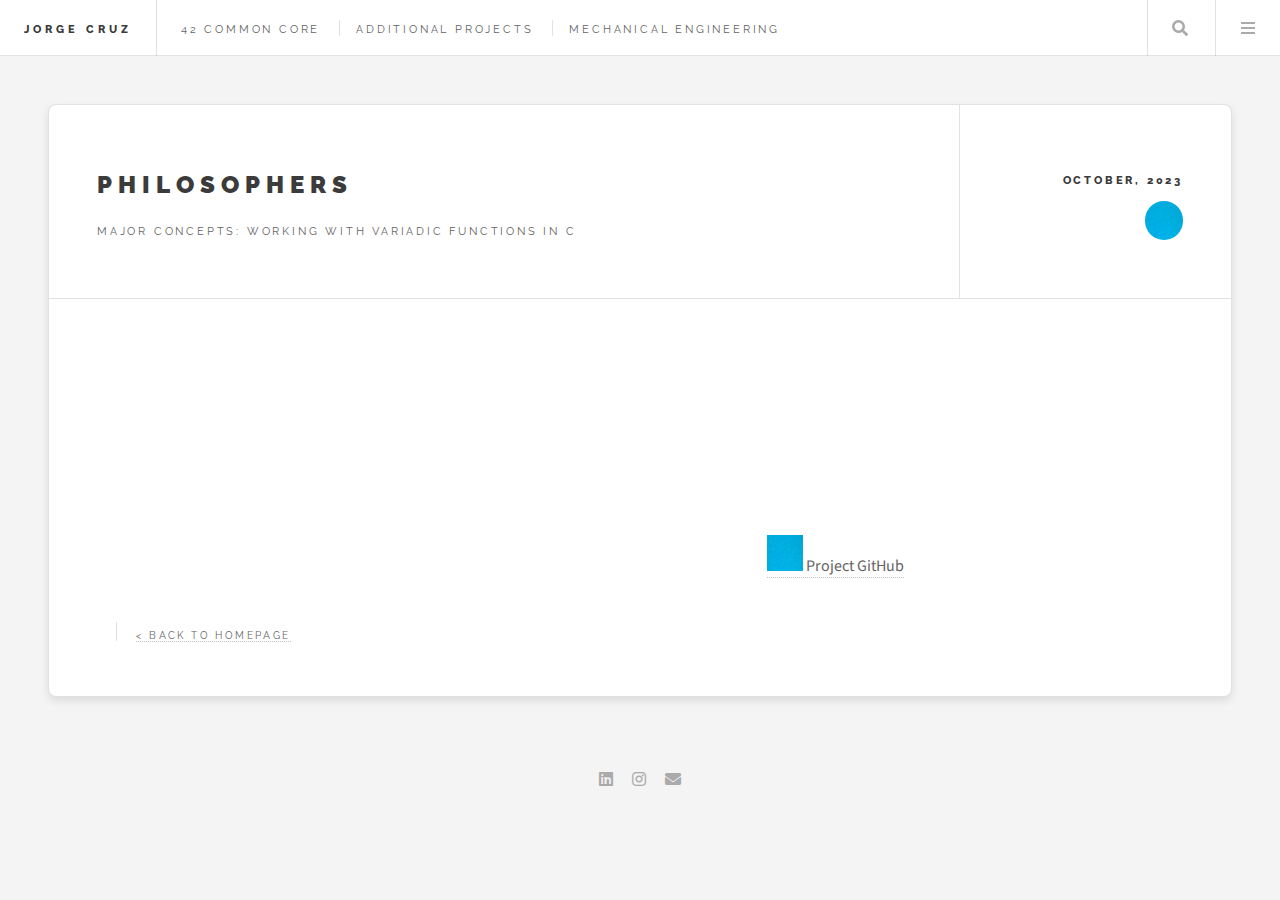
==== commit f2d0c212: "done" ====
--- a/42ftprintf.html
+++ b/42ftprintf.html
@@ -50,7 +50,7 @@
 								</header>
 								<div class="side-by-side">		
 									<div class="image featured">
-										<img src="images/Dining_Philosophers.jpg" alt="" />
+										<img src="https://upload.wikimedia.org/wikipedia/commons/1/18/C_Programming_Language.svg" alt="" />
 									</div>
 									<div>
 										<p></br></br></br></br></br></br></p>
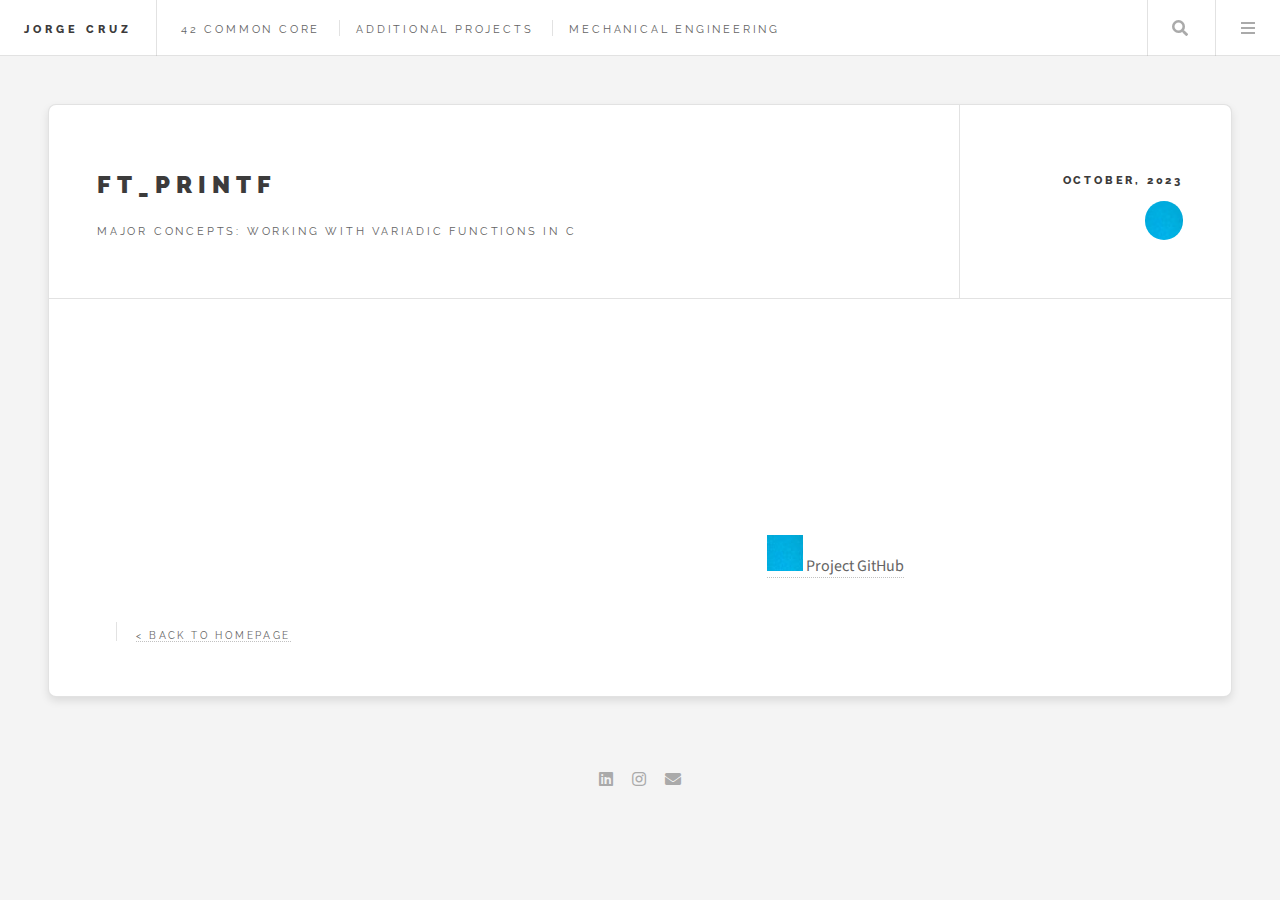
==== commit 2c4cbc3e: "done" ====
--- a/42ftprintf.html
+++ b/42ftprintf.html
@@ -40,7 +40,7 @@
 							<article class="post">
 								<header>
 									<div class="title">
-										<h2><a href="https://github.com/mjorgecruz/42_ft_printf">Philosophers</a></h2>
+										<h2><a href="https://github.com/mjorgecruz/42_ft_printf">ft_printf</a></h2>
 										<p>Major concepts: working with variadic functions in C</p>
 									</div>
 									<div class="meta">
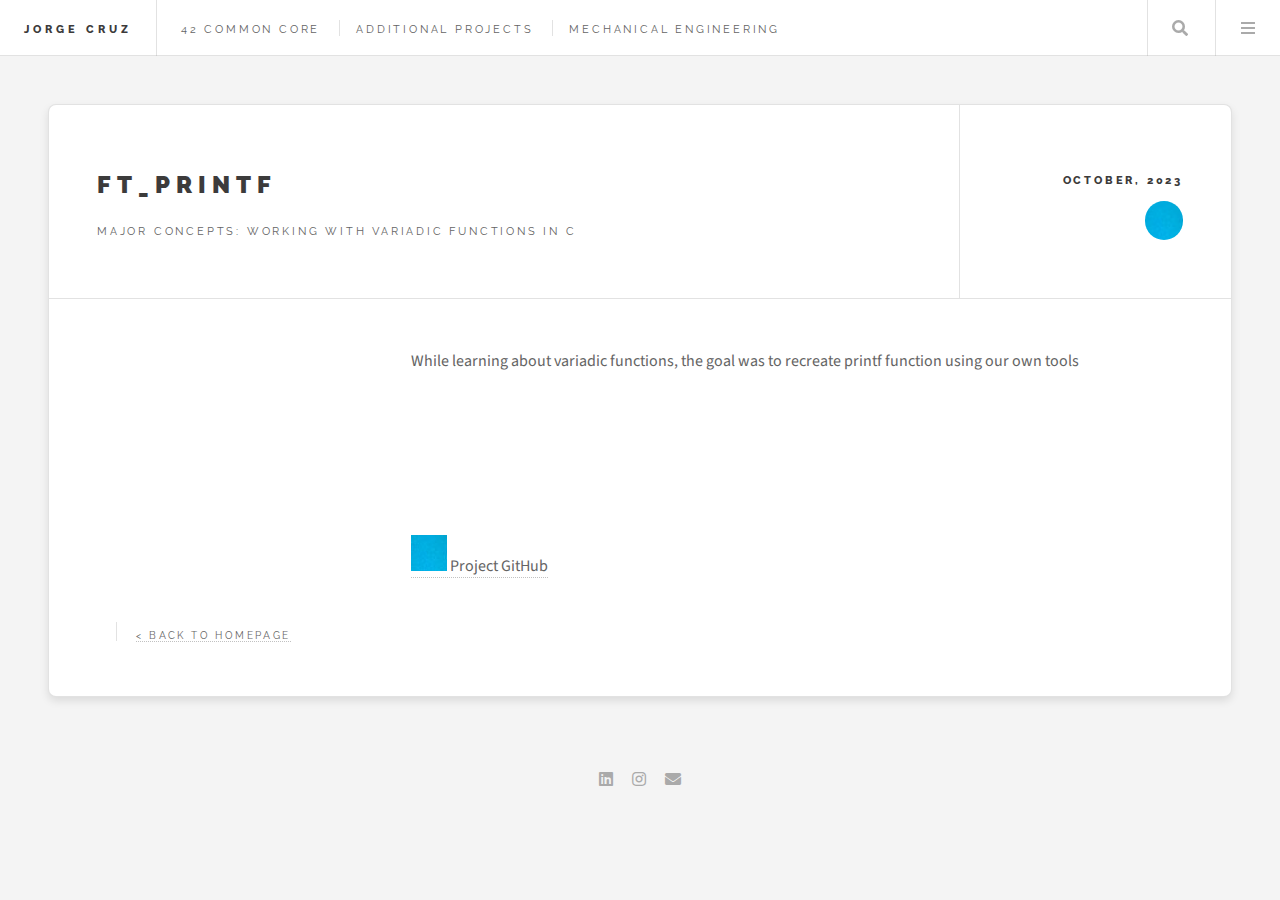
==== commit e4d27cd6: "finito" ====
--- a/42ftprintf.html
+++ b/42ftprintf.html
@@ -53,7 +53,7 @@
 										<img src="https://upload.wikimedia.org/wikipedia/commons/1/18/C_Programming_Language.svg" alt="" />
 									</div>
 									<div>
-										<p></br></br></br></br></br></br></p>
+										<p>While learning about variadic functions, the goal was to recreate printf function using our own tools</br></br></br></br></br></br></p>
 										<p><a href="https://github.com/mjorgecruz/42_ft_printf"><img src="images/avatar-blue.jpg" /> Project GitHub</a></p>
 									</div>
 								</div>
--- a/assets/css/main.css
+++ b/assets/css/main.css
@@ -100,7 +100,7 @@
 }
 
 .side-by-side .image.featured {
-    width: 35%;  /* Ensure the image only takes its natural width */
+    width: 200px;  /* Ensure the image only takes its natural width */
     margin: 0;  /* Remove any unwanted margins */
     padding: 0; /* Remove padding that might be causing spacing issues */
 }
